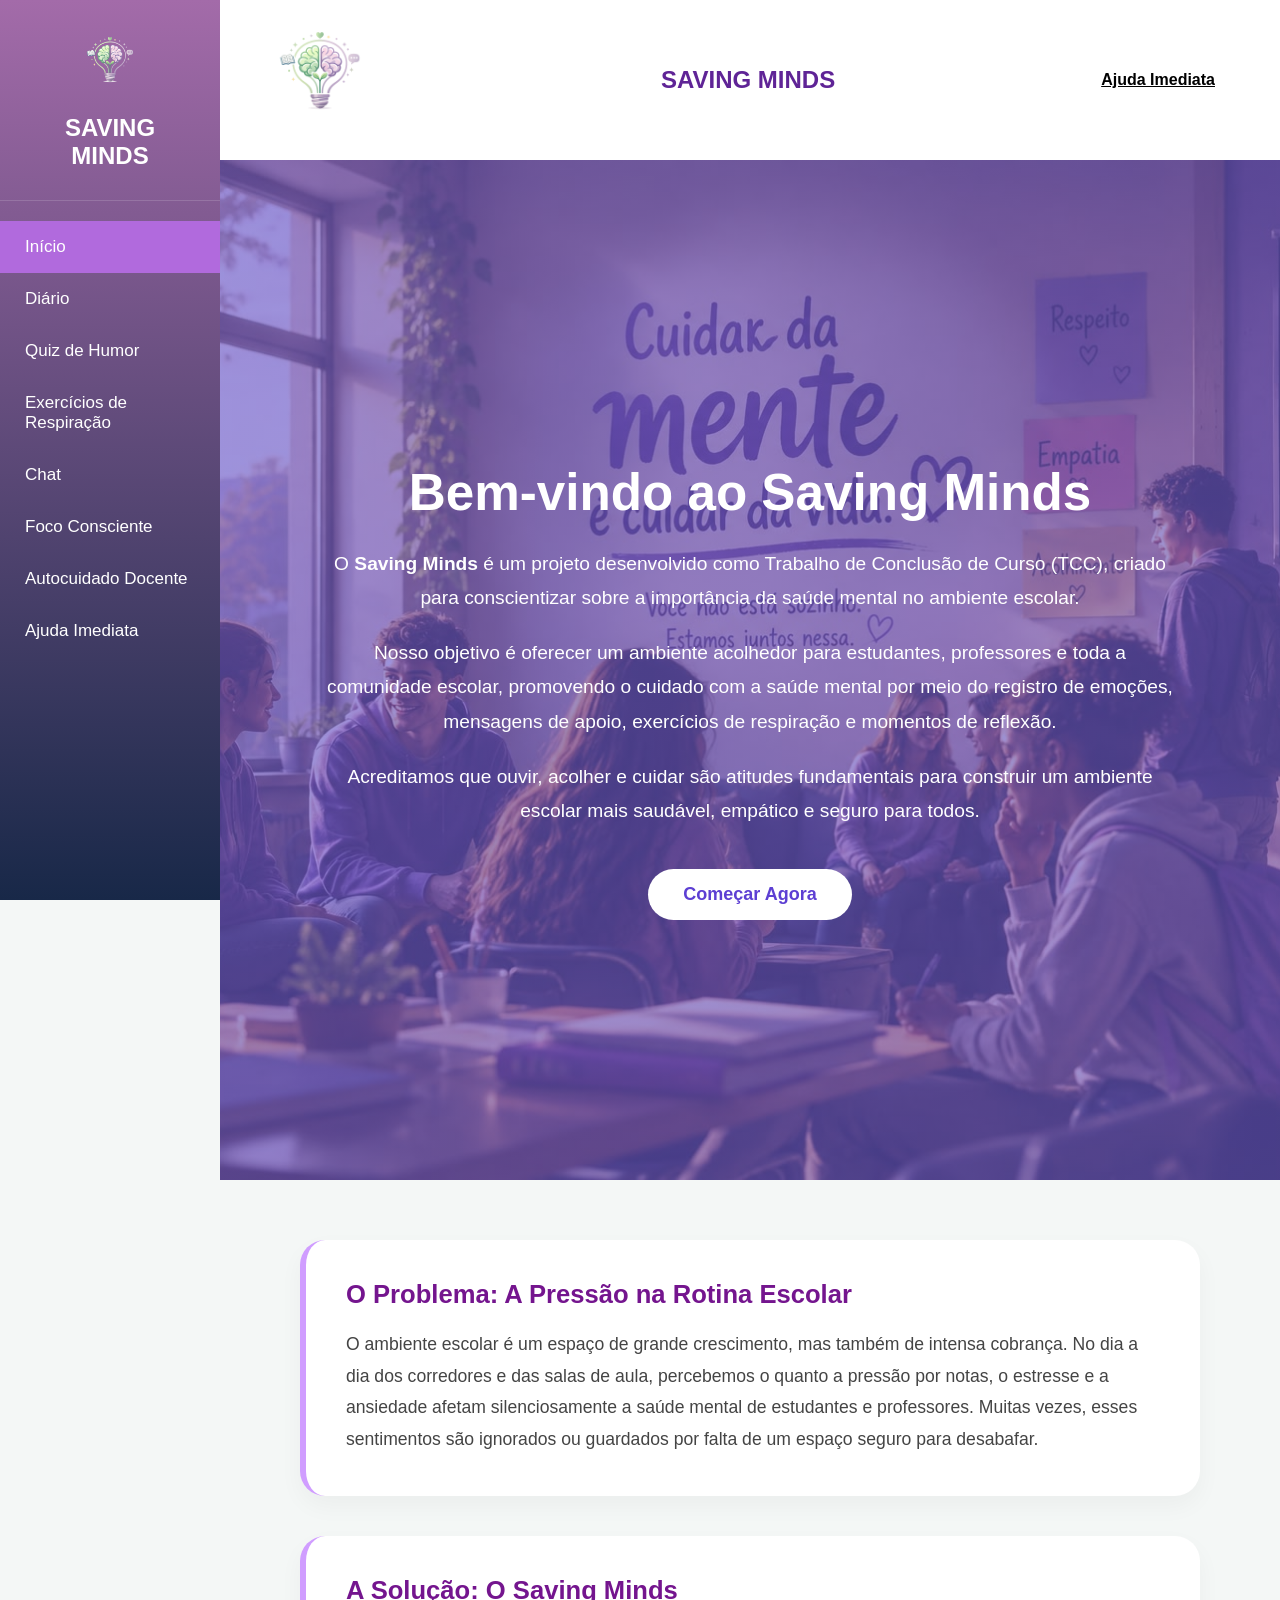
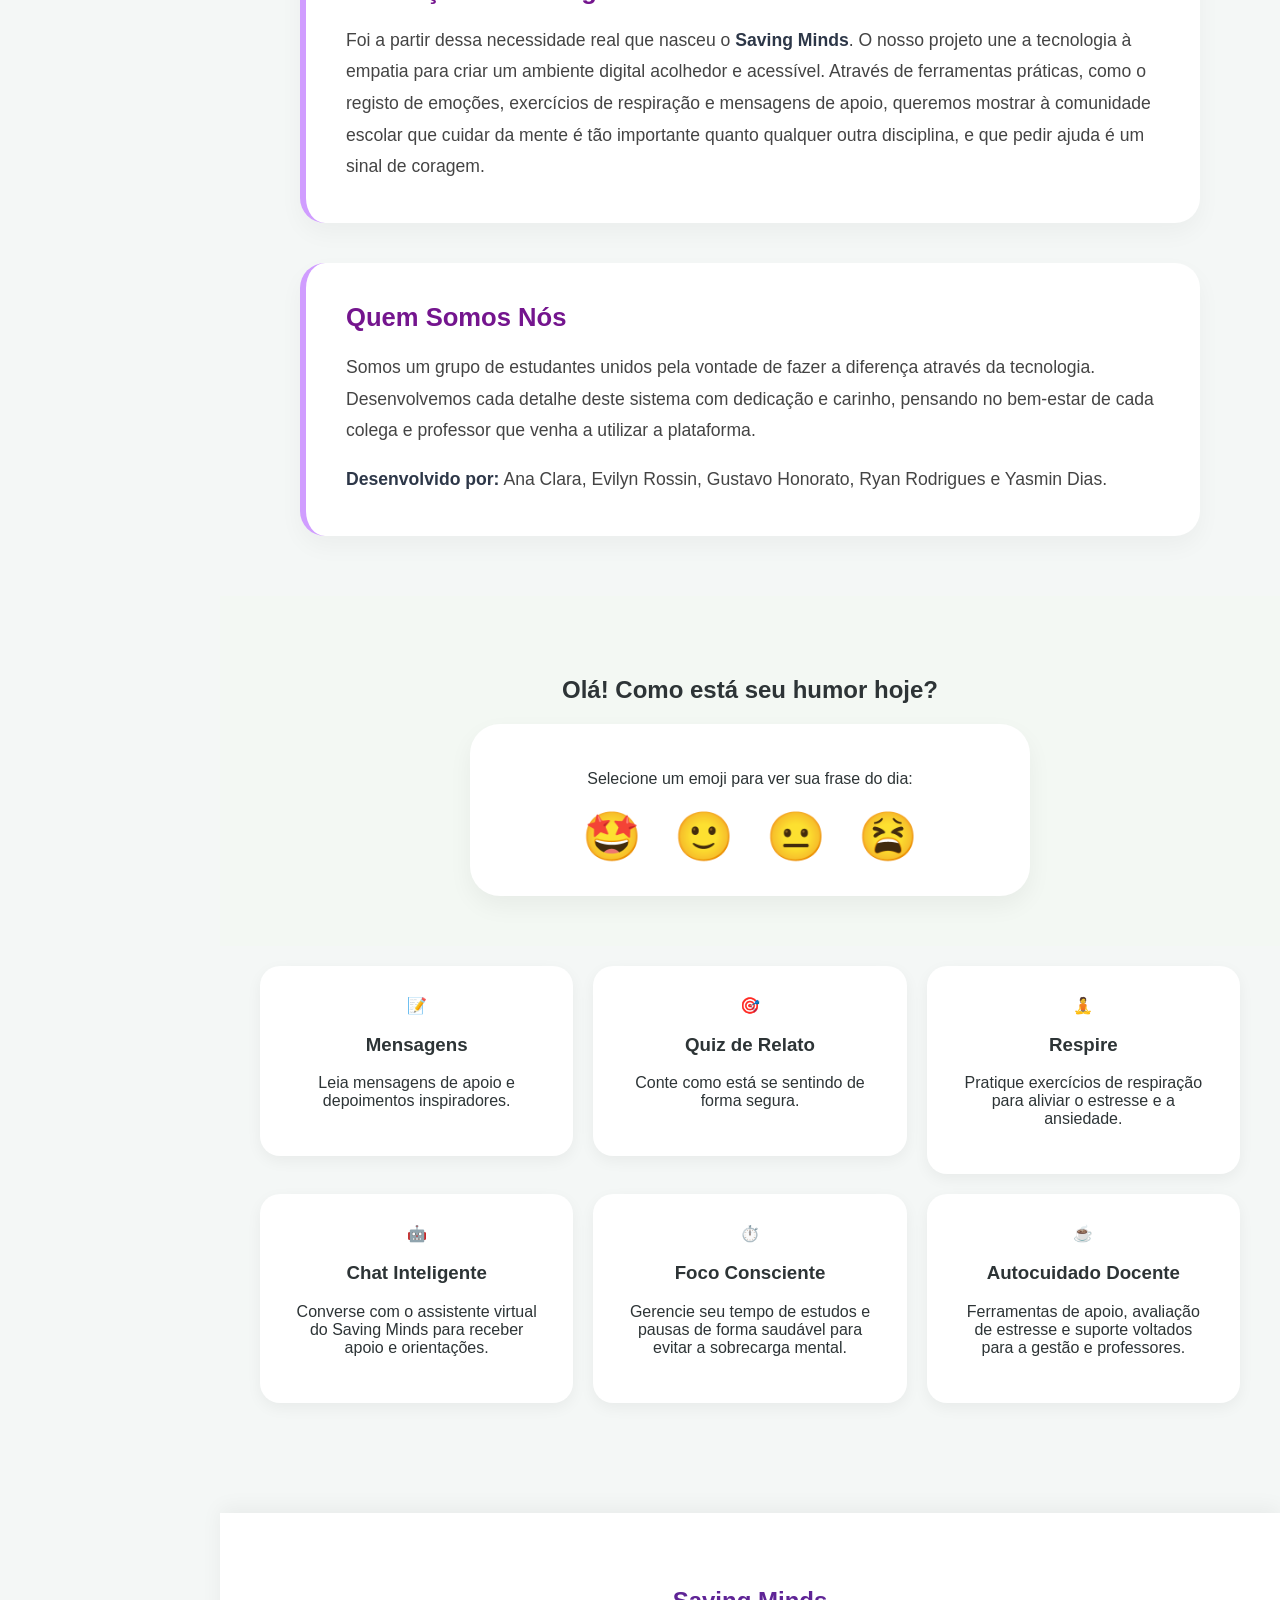
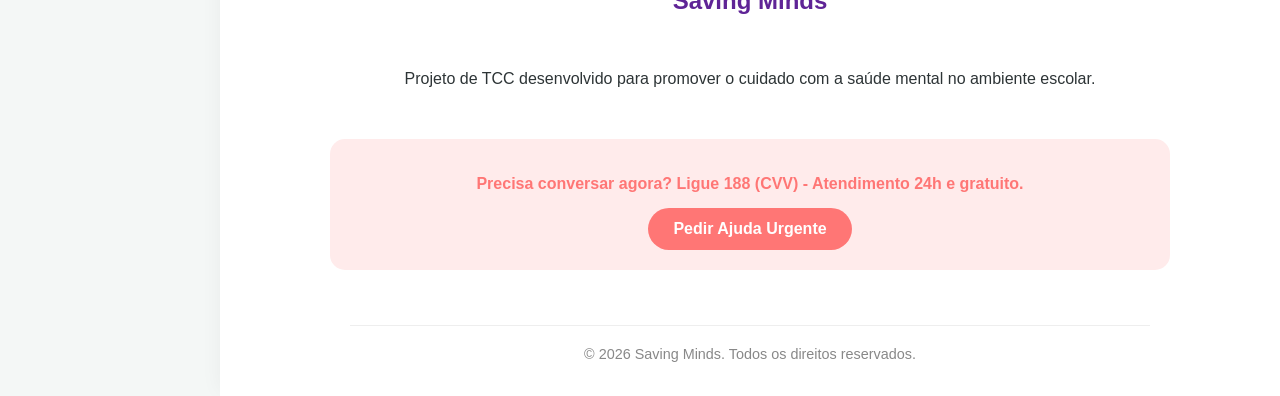
==== save-minds/index.html @ 0da5eccd "tcc" ====
<!DOCTYPE html>
<html lang="pt-br">

<head>
    <meta charset="UTF-8">
    <meta name="viewport" content="width=device-width, initial-scale=1.0">
    <title>Saving Minds | Início</title>
    <link rel="stylesheet" href="style.css">
</head>

<body>
    <aside class="sidebar">
        <div class="logo-menu">
            <img class="imgLampadaMenu" src="img/logo.png" alt="Logo Saving Minds">
            <h2>SAVING<br>MINDS</h2>
        </div>

        <nav class="menu">
            <a href="index.html" class="active">Início</a>
            <a href="diario.html">Diário</a>
            <a href="quiz.html">Quiz de Humor</a>
            <a href="respiracao.html">Exercícios de Respiração</a>
            <a href="chat.html">Chat</a>
            <a href="foco.html">Foco Consciente</a>
            <a href="autocuidado.html">Autocuidado Docente</a>
            <a href="ajuda.html">Ajuda Imediata</a>
        </nav>
    </aside>

    <div class="site-wrapper">
        <header>
            <img class="imgLampada" src="img/logo.png" alt="Logo Saving Minds">
            <div class="logo">SAVING MINDS</div>
            <nav>
                <a href="ajuda.html" class="emergencyButton">Ajuda Imediata</a>
            </nav>
        </header>

        <main>
            <section class="inicio">
                <div class="inicio-texto">
                    <h1>Bem-vindo ao Saving Minds</h1>
                    <p>
                        O <strong>Saving Minds</strong> é um projeto desenvolvido como Trabalho de Conclusão de Curso (TCC),
                        criado para conscientizar sobre a importância da saúde mental no ambiente escolar.
                    </p>
                    <p>
                        Nosso objetivo é oferecer um ambiente acolhedor para estudantes, professores e toda a comunidade
                        escolar, promovendo o cuidado com a saúde mental por meio do registro de emoções, mensagens de apoio,
                        exercícios de respiração e momentos de reflexão.
                    </p>
                    <p>
                        Acreditamos que ouvir, acolher e cuidar são atitudes fundamentais para construir um ambiente escolar
                        mais saudável, empático e seguro para todos.
                    </p>
                    <a href="#humor" class="btn-inicio">Começar Agora</a>
                </div>
            </section>

            <div class="sobre-container">
                <div class="sobre-topico" id="problema">
                    <h3>O Problema: A Pressão na Rotina Escolar </h3>
                    <p>
                        O ambiente escolar é um espaço de grande crescimento, mas também de intensa cobrança. No dia a dia dos corredores e das salas de aula, percebemos o quanto a pressão por notas, o estresse e a ansiedade afetam silenciosamente a saúde mental de estudantes e professores. Muitas vezes, esses sentimentos são ignorados ou guardados por falta de um espaço seguro para desabafar.
                    </p>
                </div>

                <div class="sobre-topico" id="solucao">
                    <h3>A Solução: O Saving Minds </h3>
                    <p>
                        Foi a partir dessa necessidade real que nasceu o <strong>Saving Minds</strong>. O nosso projeto une a tecnologia à empatia para criar um ambiente digital acolhedor e acessível. Através de ferramentas práticas, como o registo de emoções, exercícios de respiração e mensagens de apoio, queremos mostrar à comunidade escolar que cuidar da mente é tão importante quanto qualquer outra disciplina, e que pedir ajuda é um sinal de coragem.
                    </p>
                </div>

                <div class="sobre-topico" id="equipe">
                    <h3>Quem Somos Nós </h3>
                    <p>
                        Somos um grupo de estudantes unidos pela vontade de fazer a diferença através da tecnologia. Desenvolvemos cada detalhe deste sistema com dedicação e carinho, pensando no bem-estar de cada colega e professor que venha a utilizar a plataforma.
                    </p>
                    <p>
                        <strong>Desenvolvido por:</strong> Ana Clara, Evilyn Rossin, Gustavo Honorato, Ryan Rodrigues e Yasmin Dias.
                    </p>
                </div>
            </div>

            <section class="hero" id="humor">
                <h1>Olá! Como está seu humor hoje?</h1>
                <div class="mood-card">
                    <p>Selecione um emoji para ver sua frase do dia:</p>
                    <div class="mood-options">
                        <button class="mood-btn" onclick="abrirPopUp('Radiante')">🤩</button>
                        <button class="mood-btn" onclick="abrirPopUp('Bem')">🙂</button>
                        <button class="mood-btn" onclick="abrirPopUp('Neutro')">😐</button>
                        <button class="mood-btn" onclick="abrirPopUp('Exausto')">😫</button>
                    </div>
                </div>
            </section>

            <div class="features-grid">
                <a href="diario.html" class="card-link">
                    <div class="card">
                        <div class="icon">📝</div>
                        <h3>Mensagens</h3>
                        <p>Leia mensagens de apoio e depoimentos inspiradores.</p>
                    </div>
                </a>

                <a href="quiz.html" class="card-link">
                    <div class="card">
                        <div class="icon">🎯</div>
                        <h3>Quiz de Relato</h3>
                        <p>Conte como está se sentindo de forma segura.</p>
                    </div>
                </a>

                <a href="respiracao.html" class="card-link">
                    <div class="card">
                        <div class="icon">🧘</div>
                        <h3>Respire</h3>
                        <p>Pratique exercícios de respiração para aliviar o estresse e a ansiedade.</p>
                    </div>
                </a>

                <a href="chat/chat.html" class="card-link">
                    <div class="card">
                        <div class="icon">🤖</div>
                        <h3>Chat Inteligente</h3>
                        <p>Converse com o assistente virtual do Saving Minds para receber apoio e orientações.</p>
                    </div>
                </a>

                <a href="foco.html" class="card-link">
                    <div class="card">
                        <div class="icon">⏱️</div>
                        <h3>Foco Consciente</h3>
                        <p>Gerencie seu tempo de estudos e pausas de forma saudável para evitar a sobrecarga mental.</p>
                    </div>
                </a>

                <a href="autocuidado.html" class="card-link">
                    <div class="card">
                        <div class="icon">☕</div>
                        <h3>Autocuidado Docente</h3>
                        <p>Ferramentas de apoio, avaliação de estresse e suporte voltados para a gestão e professores.</p>
                    </div>
                </a>
            </div>

            <div id="modalFrase" class="modal">
                <div class="modal-content">
                    <p id="textoFrase">Carregando frase...</p>
                    <button class="btn-save" onclick="fecharPopUp()">Fechar</button>
                </div>
            </div>
        </main>

        <footer>
            <div class="footer-conteudo">
                <h3 class="logo" style="padding-left: 0;">Saving Minds</h3>
                <p>Projeto de TCC desenvolvido para promover o cuidado com a saúde mental no ambiente escolar.</p>
                
                <div class="footer-emergencia">
                    <p>Precisa conversar agora? Ligue <strong>188 (CVV)</strong> - Atendimento 24h e gratuito.</p>
                    <a href="ajuda.html" class="emergencyButton" style="background-color: var(--accent-red); color: white; text-decoration: none; display: inline-block;">Pedir Ajuda Urgente</a>
                </div>
                
                <p class="footer-direitos">&copy; 2026 Saving Minds. Todos os direitos reservados.</p>
            </div>
        </footer>
    </div>

    <script src="script.js"></script>
    <script>
    function abrirPopUp(humor) {
        console.log("Emoji clicado:", humor);

        const modal = document.getElementById('modalFrase');
        if (!modal) return;

        // Mapeamento dos emojis visualmente
        const emojis = {
            'Radiante': '🤩',
            'Bem': '🙂',
            'Neutro': '😐',
            'Exausto': '😫'
        };

        const emojiAtual = emojis[humor] || '✨';

        // Prepara o conteúdo do modal animado com o emoji no topo
        const modalContent = modal.querySelector('.modal-content');
        modalContent.innerHTML = `
            <span class="modal-emoji">${emojiAtual}</span>
            <p id="textoFrase">Buscando mensagem motivacional...</p>
            <button class="btn-save" onclick="fecharPopUp()">Fechar</button>
        `;

        modal.style.display = "flex";

        // Faz o fetch para o arquivo PHP buscar no banco de dados MySQL
        fetch('obter_frase.php?humor=' + encodeURIComponent(humor))
            .then(response => {
                if (!response.ok) {
                    throw new Error('Erro na resposta do servidor');
                }
                return response.json();
            })
            .then(data => {
                const textoFrase = document.getElementById('textoFrase');
                if (data.sucesso && textoFrase) {
                    textoFrase.innerText = data.frase;
                } else if (textoFrase) {
                    textoFrase.innerText = data.mensagem || "Tenha um ótimo dia e cuide da sua mente!";
                }
            })
            .catch(error => {
                console.error('Erro na requisição:', error);
                const textoFrase = document.getElementById('textoFrase');
                if (textoFrase) {
                    textoFrase.innerText = "Tenha um excelente dia e lembre-se de cuidar de você!";
                }
            });
    }

    function fecharPopUp() {
        const modal = document.getElementById('modalFrase');
        if (modal) {
            modal.style.display = 'none';
        }
    }
    </script>
</body>
</html>
---- save-minds/style.css ----
:root {
    --bg: #f4f7f6;
    --primary: #74158e;
    --white: #ffffff;
    --text: #2d3436;
    --accent-red: #ff7675; 
}

/* CONFIGURAÇÕES GERAIS */
body {
    font-family: 'Segoe UI', sans-serif;
    background: var(--bg);
    color: var(--text);
    margin: 0;
    display: block; 
}

/* MENU LATERAL (SIDEBAR) */
.sidebar {
    position: fixed;
    top: 0;
    left: 0;
    width: 220px;
    height: 100vh;
    background: linear-gradient(180deg, #a36ba9, #182848);
    display: flex;
    flex-direction: column;
    color: white;
    z-index: 1000;
}

.logo-menu {
    text-align: center;
    padding: 30px 20px;
    border-bottom: 1px solid rgba(255,255,255,.15);
}

.logo-menu img {
    width: 70px;
    margin-bottom: 10px;
}

.logo-menu h2 {
    font-size: 24px;
    margin: 0;
    color: white;
}

.menu {
    display: flex;
    flex-direction: column;
    margin-top: 20px;
}

.menu a {
    text-decoration: none;
    color: white;
    padding: 16px 25px;
    transition: .3s;
    font-size: 17px;
}

.menu a:hover {
    background: rgba(255,255,255,.15);
    padding-left: 35px;
}

.menu .active {
    background: #b16add;
}

/* DESLOCAMENTO DO CONTEÚDO PRINCIPAL (Para não tapar o fundo) */
header,
main,
footer {
    margin-left: 220px; /* Garante que tudo fique ao lado do menu */
}

/* CABEÇALHO */
header {
    background: var(--white);
    padding: 20px 40px;
    display: flex;
    justify-content: space-between;
    align-items: center;
    box-shadow: 0 2px 10px rgba(0,0,0,.08);
}

.logo { 
    padding-left: 40px;
    font-size: 1.5rem; 
    font-weight: bold; 
    color: rgb(95, 36, 150); 
}

/* SEÇÃO INÍCIO / HERO */
.inicio {
    min-height: 100vh;
    background: linear-gradient(rgba(82, 55, 155, 0.75), rgba(82, 55, 155, 0.75)), url("img/fundo.jpeg");
    background-size: cover;
    background-position: center;
    background-repeat: no-repeat;
    display: flex;
    justify-content: center;
    align-items: center;
    text-align: center;
    padding: 60px 20px;
}

.inicio-texto {
    max-width: 850px;
    color: white;
}

.inicio-texto h1 {
    font-size: 3.2rem;
    margin-bottom: 25px;
    font-weight: bold;
}

.inicio-texto p {
    font-size: 1.2rem;
    line-height: 1.8;
    margin-bottom: 20px;
}

.btn-inicio {
    display: inline-block;
    margin-top: 20px;
    padding: 15px 35px;
    background: white;
    color: #5d3fd3;
    text-decoration: none;
    font-size: 18px;
    font-weight: bold;
    border-radius: 40px;
    transition: 0.3s;
}

.hero { 
    text-align: center; 
    padding: 60px 20px 30px;
    background-color: rgb(243, 248, 243); 
}

.imagemInicio {
    display: block;
    width: 80%;
    max-width: 700px;
    height: auto;
    object-fit: cover;
    margin: 40px auto 0;
    border-radius: 20px;
    box-shadow: 0 10px 30px rgba(0,0,0,.2);
    animation: flutuar 4s ease-in-out infinite;
}

@keyframes flutuar {
    0% { transform: translateY(0); }
    50% { transform: translateY(-12px); }
    100% { transform: translateY(0); }
}

/* CARDS E RECURSOS */
.mood-card {
    background: var(--white);
    max-width: 500px;
    margin: 20px auto;
    padding: 30px;
    border-radius: 30px;
    box-shadow: 0 10px 25px rgba(0,0,0,0.05); 
}

.mood-options { 
    display: flex; 
    justify-content: center; 
    gap: 20px; 
    margin-top: 20px; 
}

.mood-btn { 
    font-size: 3rem; 
    border: none; 
    background: none; 
    cursor: pointer; 
    transition: 0.2s; 
}

.mood-btn:hover { 
    transform: scale(1.2); 
}

.features-grid {
    display: grid;
    grid-template-columns: repeat(auto-fit, minmax(250px, 1fr));
    gap: 20px;
    max-width: 1000px;
    margin: 0 auto 50px;
    padding: 20px 40px 50px;
}

.card {
    background: var(--white);
    padding: 30px;
    border-radius: 20px;
    text-align: center;
    box-shadow: 0 5px 15px rgba(0,0,0,0.05);
    transition: 0.3s;
}

.card:hover { 
    transform: translateY(-5px); 
}

.card-link { 
    text-decoration: none; 
    color: inherit; 
}

/* BOTÕES E MODAIS DE EMERGÊNCIA */
.emergencyButton {
    color: rgb(0, 0, 0);
    border: none;
    padding: 12px 25px;
    border-radius: 50px;
    cursor: pointer;
    font-weight: bold;
}

.emergencyButton:hover { opacity: 0.8; }
.emergencyButton:active { opacity: 0.6; }

.modal {
    display: none;
    position: fixed;
    z-index: 2000;
    left: 0; 
    top: 0; 
    width: 100%; 
    height: 100%;
    background: rgba(0,0,0,0.5); 
}

.modal-content {
    background: white;
    margin: 15% auto;
    padding: 30px;
    width: 320px;
    border-radius: 25px;
    text-align: center; 
}

.imgLampada {
    max-width: 120px;
    height: auto;
}

/*img.imgLampada {
    max-width: 100px;
    height: auto;
    size: 20%;
}*/

/* SLIDER */
.container-slider {
    display: flex;
    justify-content: center;
    margin: 50px 0;
}

.slider {
    width: 95%;
    max-width: 1300px;
    height: 700px;
    position: relative;
    overflow: hidden;
    border-radius: 20px;
    box-shadow: 0 10px 30px rgba(0,0,0,.2);
}

.slide {
    position: absolute;
    width: 100%;
    height: 100%;
    object-fit: cover;
    opacity: 0;
    transition: opacity .8s;
}

.slide.active {
    opacity: 1;
}

/* SEÇÃO SOBRE */
.sobre-container {
    max-width: 900px;
    margin: 60px auto;
    padding: 0 20px;
    display: flex;
    flex-direction: column;
    gap: 40px;
}

.sobre-topico {
    background: var(--white);
    padding: 40px;
    border-radius: 25px;
    box-shadow: 0 10px 25px rgba(0, 0, 0, 0.04);
    transition: all 0.3s ease;
    border-left: 6px solid rgb(208, 157, 255); 
}

.sobre-topico:hover {
    transform: translateY(-5px);
    box-shadow: 0 15px 35px rgba(0, 0, 0, 0.08);
}

.sobre-topico h3 {
    color: var(--primary);
    font-size: 1.6rem;
    margin-top: 0;
    margin-bottom: 20px;
    display: flex;
    align-items: center;
    gap: 10px;
}

.sobre-topico p {
    font-size: 1.1rem;
    line-height: 1.8;
    color: #444444;
    margin-bottom: 15px;
}

.sobre-topico p:last-child {
    margin-bottom: 0;
}

.sobre-topico strong {
    color: #2d3748;
}

/* RODAPÉ */
footer {
    background-color: var(--white);
    color: var(--text);
    padding: 50px 20px 20px;
    margin-top: 60px;
    text-align: center;
    box-shadow: 0 -5px 20px rgba(0, 0, 0, 0.05); 
}

.footer-conteudo {
    max-width: 800px;
    margin: 0 auto;
    display: flex;
    flex-direction: column;
    gap: 15px;
    align-items: center;
}

.footer-emergencia {
    background-color: rgb(255, 235, 235); 
    padding: 20px;
    border-radius: 15px;
    margin: 20px 0;
    width: 100%;
}

.footer-emergencia p {
    color: var(--accent-red);
    font-weight: bold;
    margin-bottom: 15px;
}

.footer-direitos {
    font-size: 0.9rem;
    color: #888;
    margin-top: 20px;
    border-top: 1px solid #eee;
    padding-top: 20px;
    width: 100%;
}
.inicio{
    background-image:
        linear-gradient(rgba(106, 90, 205, 0.65), rgba(106, 90, 205, 0.65)),
        url("img/fundo.tcc.jpeg");

    background-size: cover;
    background-position: center;
    background-repeat: no-repeat;
}

/* --- ESTILO ANIMAÇÃO DO MODAL DE HUMOR --- */

/* Fundo escuro suave com desfoque */
.modal {
    display: none; 
    position: fixed;
    top: 0;
    left: 0;
    width: 100%;
    height: 100%;
    background-color: rgba(0, 0, 0, 0.4);
    backdrop-filter: blur(4px); /* Efeito fosco bonito no fundo */
    justify-content: center;
    align-items: center;
    z-index: 1000;
    animation: fadeIn 0.3s ease-out forwards;
}

/* Card centralizado com animação de subida */
.modal-content {
    background: #ffffff;
    padding: 30px 25px;
    border-radius: 20px;
    text-align: center;
    max-width: 380px;
    width: 85%;
    box-shadow: 0 10px 30px rgba(0, 0, 0, 0.15);
    transform: scale(0.8);
    animation: popUp 0.3s cubic-bezier(0.175, 0.885, 0.32, 1.275) forwards;
}

/* Emoji gigante no topo do modal */
.modal-emoji {
    font-size: 48px;
    margin-bottom: 10px;
    display: block;
    animation: float 2s ease-in-out infinite;
}

/* Texto da frase */
#textoFrase {
    font-size: 16px;
    color: #4a4a4a;
    line-height: 1.5;
    margin-bottom: 22px;
    font-weight: 500;
}

/* Botão Fechar bonitinho */
.modal-content .btn-save {
    background-color: #6c5ce7;
    color: #ffffff;
    border: none;
    padding: 10px 28px;
    font-size: 14px;
    font-weight: 600;
    border-radius: 25px;
    cursor: pointer;
    transition: all 0.2s ease;
    box-shadow: 0 4px 10px rgba(108, 92, 231, 0.3);
}

.modal-content .btn-save:hover {
    background-color: #c484e0;
    transform: translateY(-2px);
    box-shadow: 0 6px 14px rgba(108, 92, 231, 0.4);
}

/* --- ANIMAÇÕES KEYFRAMES --- */
@keyframes fadeIn {
    from { opacity: 0; }
    to { opacity: 1; }
}

@keyframes popUp {
    from {
        opacity: 0;
        transform: scale(0.7) translateY(20px);
    }
    to {
        opacity: 1;
        transform: scale(1) translateY(0);
    }
}

@keyframes float {
    0%, 100% { transform: translateY(0); }
    50% { transform: translateY(-6px); }
}
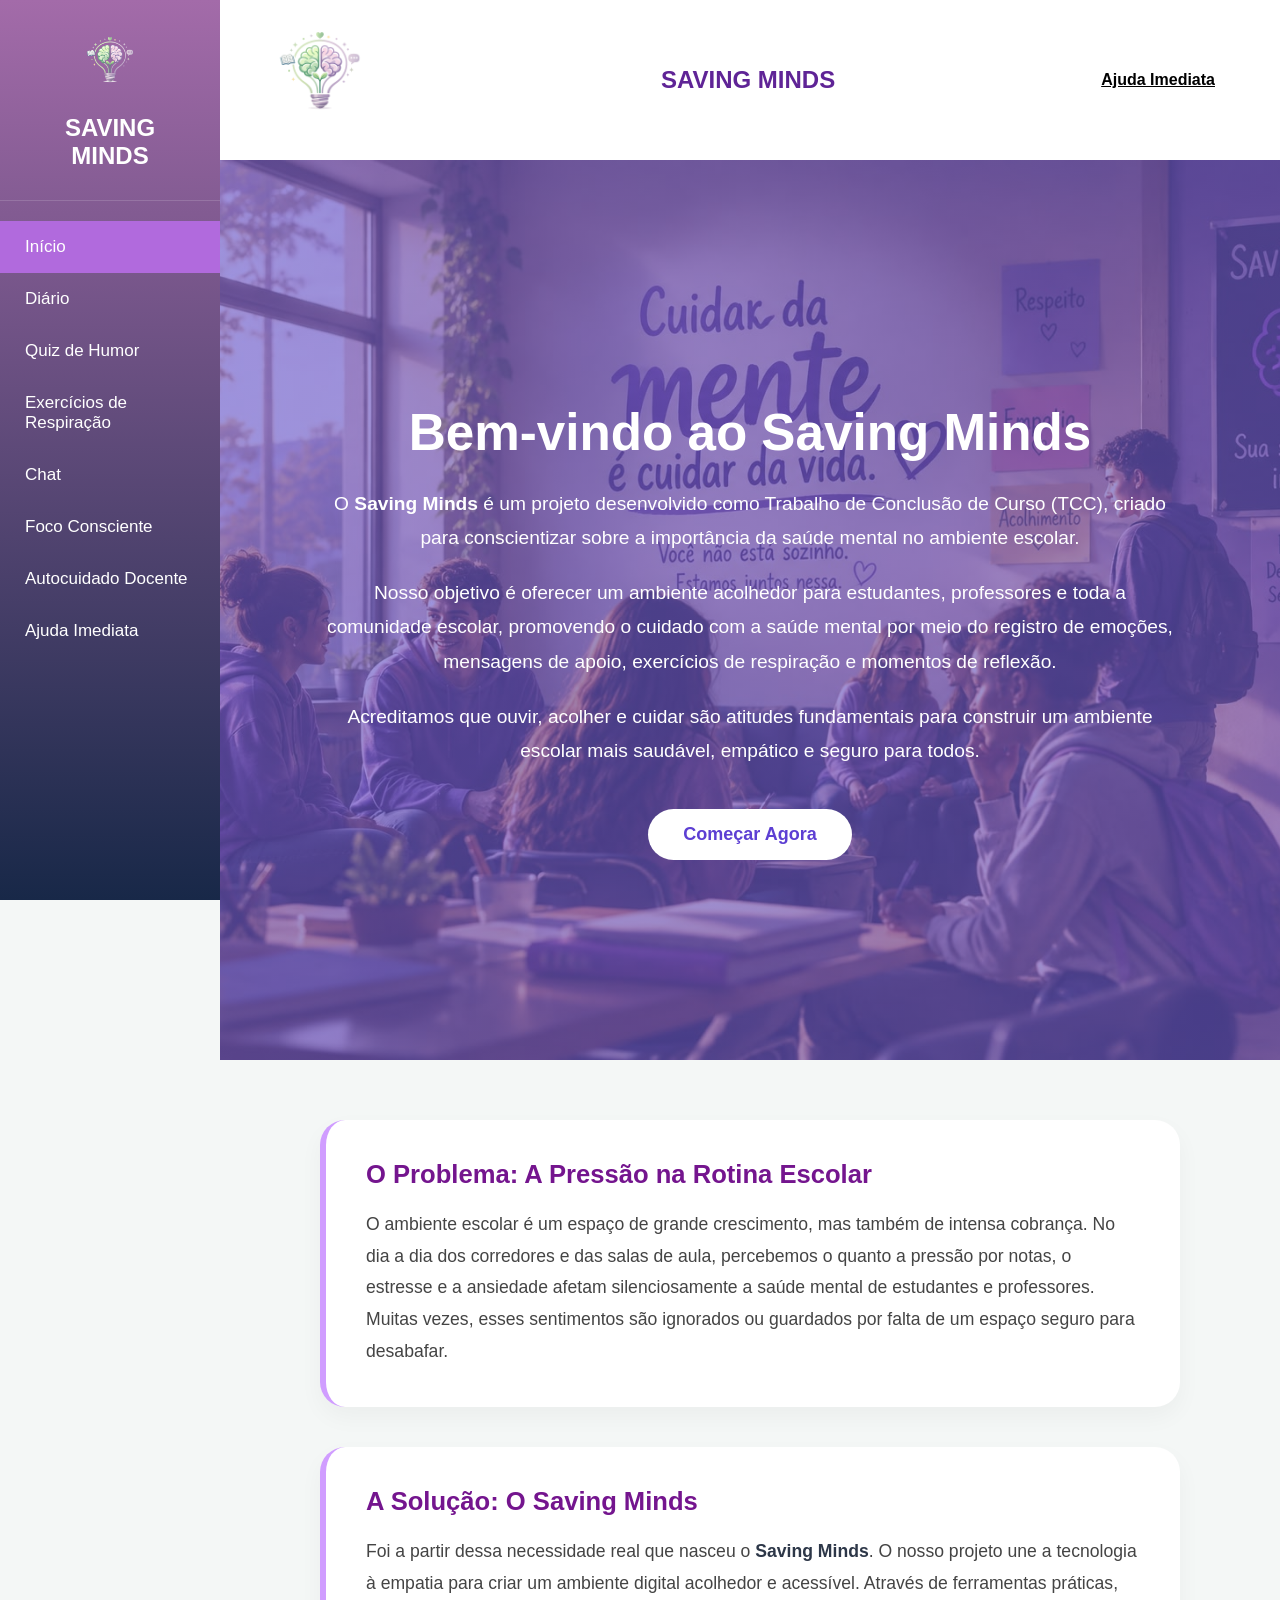
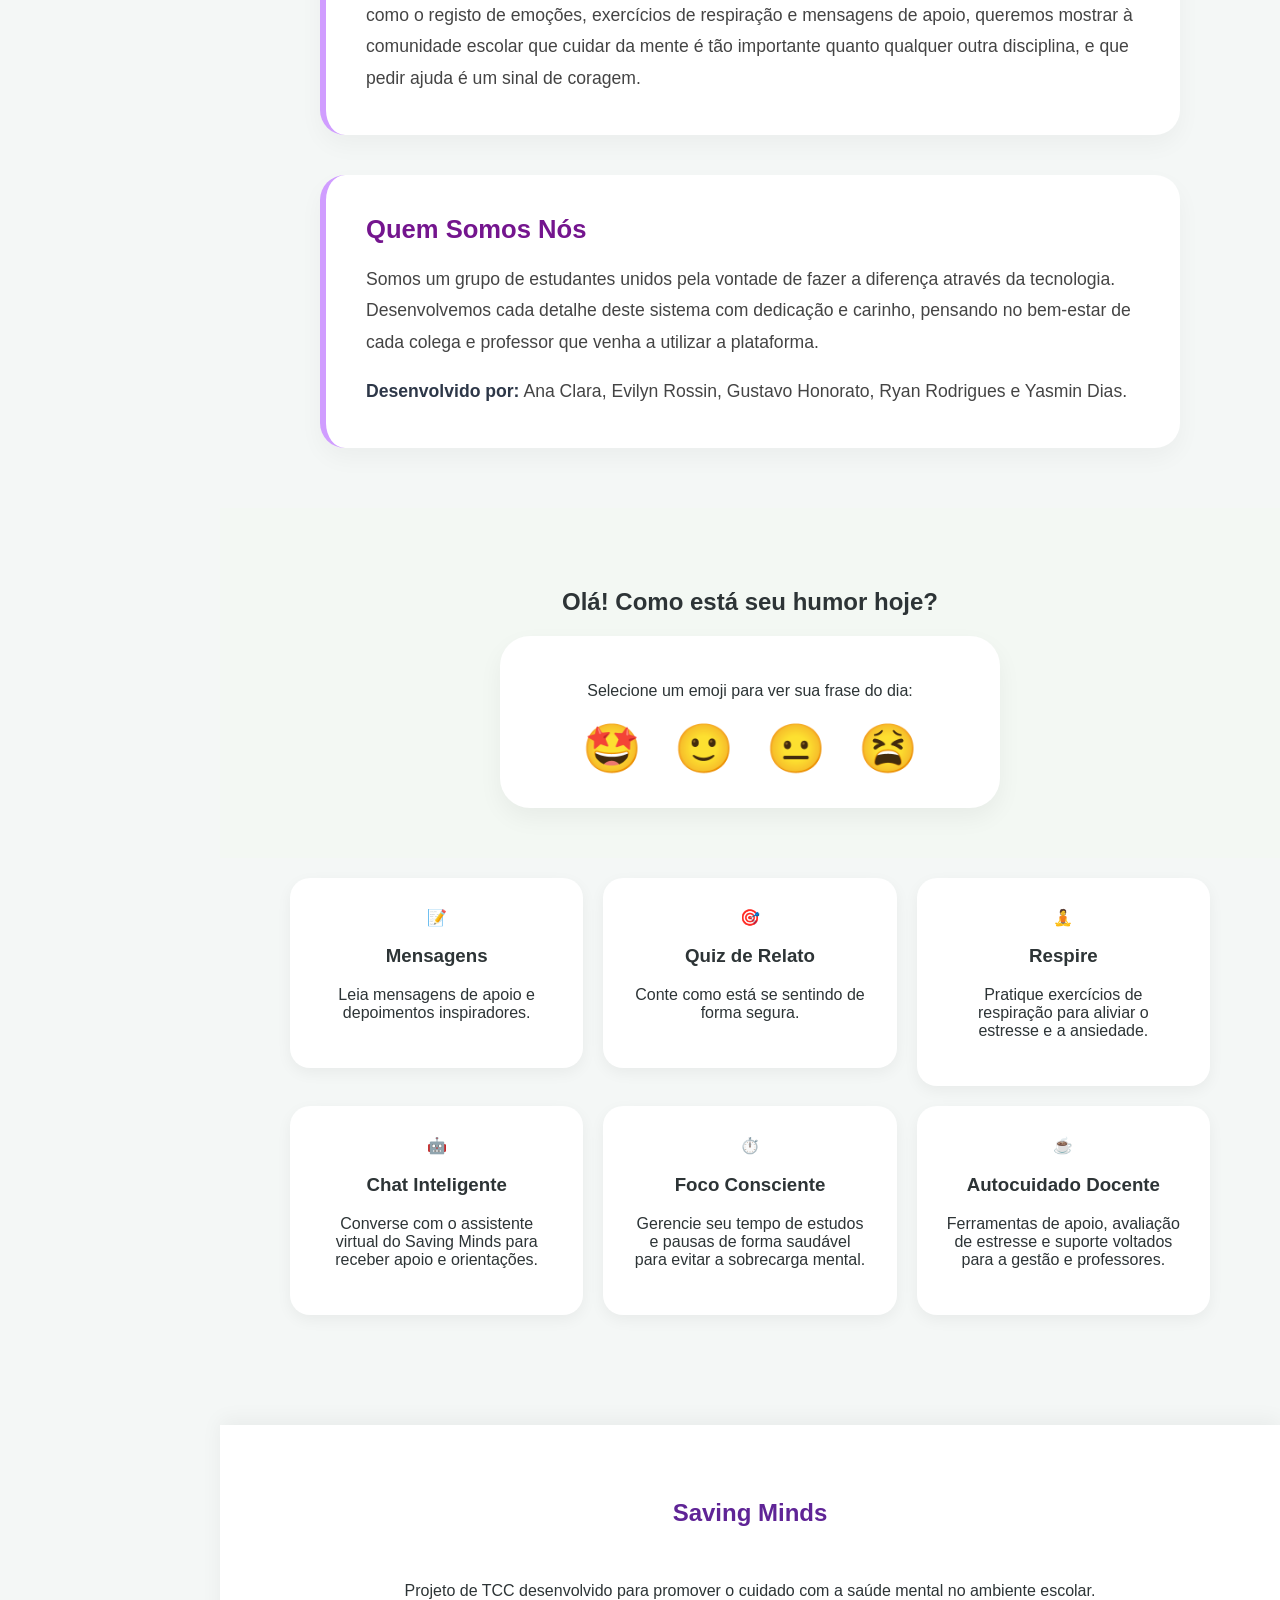
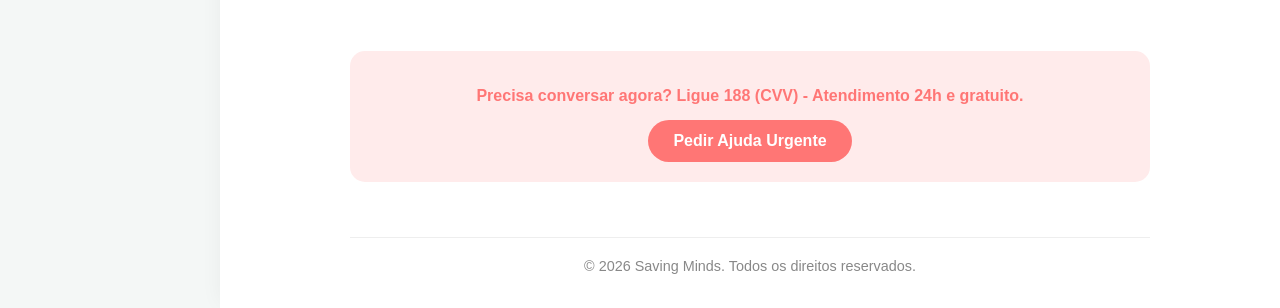
==== commit d49944c3: "Responsividade do site" ====
--- a/save-minds/index.html
+++ b/save-minds/index.html
@@ -6,6 +6,7 @@
     <meta name="viewport" content="width=device-width, initial-scale=1.0">
     <title>Saving Minds | Início</title>
     <link rel="stylesheet" href="style.css">
+    <link rel="stylesheet" href="responsive.css">
 </head>
 
 <body>
@@ -229,5 +230,6 @@
         }
     }
     </script>
+    <script src="responsive-menu.js"></script>
 </body>
 </html>
--- a/save-minds/responsive.css
+++ b/save-minds/responsive.css
@@ -0,0 +1,173 @@
+/* =====================================================
+   RESPONSIVO - SAVING MINDS
+   Arquivo separado, não mexe em nada do style.css.
+   Ele só é aplicado quando a tela é pequena (celular/tablet).
+   ===================================================== */
+
+   * {
+    box-sizing: border-box;
+}
+
+html, body {
+    overflow-x: hidden;
+    max-width: 100%;
+}
+
+/* Botão hambúrguer (só aparece no celular, é criado pelo responsive-menu.js) */
+.menu-hamburguer {
+    display: none;
+    position: fixed;
+    top: 14px;
+    left: 14px;
+    z-index: 1100;
+    width: 46px;
+    height: 46px;
+    background: var(--primary, #74158e);
+    border: none;
+    border-radius: 12px;
+    color: #fff;
+    font-size: 22px;
+    cursor: pointer;
+    box-shadow: 0 4px 14px rgba(0,0,0,.3);
+}
+
+/* Fundo escuro atrás do menu quando ele está aberto no celular */
+.overlay-menu {
+    display: none;
+    position: fixed;
+    inset: 0;
+    background: rgba(0,0,0,.45);
+    z-index: 999;
+}
+
+.overlay-menu.ativo {
+    display: block;
+}
+
+@media (max-width: 900px) {
+
+    .menu-hamburguer {
+        display: block;
+    }
+
+    /* Sidebar vira um menu que desliza da esquerda, escondido por padrão */
+    .sidebar {
+        width: 250px;
+        transform: translateX(-100%);
+        transition: transform .3s ease;
+    }
+
+    .sidebar.aberta {
+        transform: translateX(0);
+    }
+
+    /* Sem o menu fixo ocupando espaço, o conteúdo usa a tela toda */
+    header,
+    main,
+    footer {
+        margin-left: 0 !important;
+    }
+
+    header {
+        padding: 16px 20px 16px 70px;
+        flex-wrap: wrap;
+        gap: 10px;
+    }
+
+    .logo {
+        padding-left: 0;
+        font-size: 1.2rem;
+    }
+
+    /* Seção inicial (Home) */
+    .inicio {
+        padding: 90px 16px 40px;
+    }
+
+    .inicio-texto h1 {
+        font-size: 2rem;
+    }
+
+    .inicio-texto p {
+        font-size: 1rem;
+    }
+
+    .imagemInicio {
+        width: 100%;
+    }
+
+    .features-grid {
+        grid-template-columns: 1fr;
+        padding: 16px;
+    }
+
+    .slider {
+        width: 100%;
+        height: 260px;
+    }
+
+    .sobre-container {
+        padding: 0 16px;
+        margin: 40px auto;
+    }
+
+    .sobre-topico {
+        padding: 22px;
+    }
+
+    .sobre-topico h3 {
+        font-size: 1.3rem;
+    }
+
+    .mood-card {
+        margin: 16px;
+        padding: 20px;
+    }
+
+    .mood-btn {
+        font-size: 2.2rem;
+    }
+
+    .modal-content {
+        width: 88%;
+        margin: 0 auto;
+    }
+
+    .footer-conteudo {
+        padding: 0 10px;
+    }
+
+    /* Contêineres genéricos de conteúdo das páginas internas
+       (Diário, Quiz, Respiração, Foco, Prioridades, Autocuidado, Chat) */
+    main {
+        padding: 16px !important;
+    }
+}
+
+@media (max-width: 480px) {
+
+    .inicio-texto h1 {
+        font-size: 1.6rem;
+    }
+
+    .inicio-texto p {
+        font-size: .95rem;
+    }
+
+    .btn-inicio {
+        padding: 12px 26px;
+        font-size: 15px;
+    }
+
+    .mood-options {
+        gap: 10px;
+    }
+
+    .mood-btn {
+        font-size: 1.8rem;
+    }
+
+    .card {
+        padding: 20px;
+    }
+}
